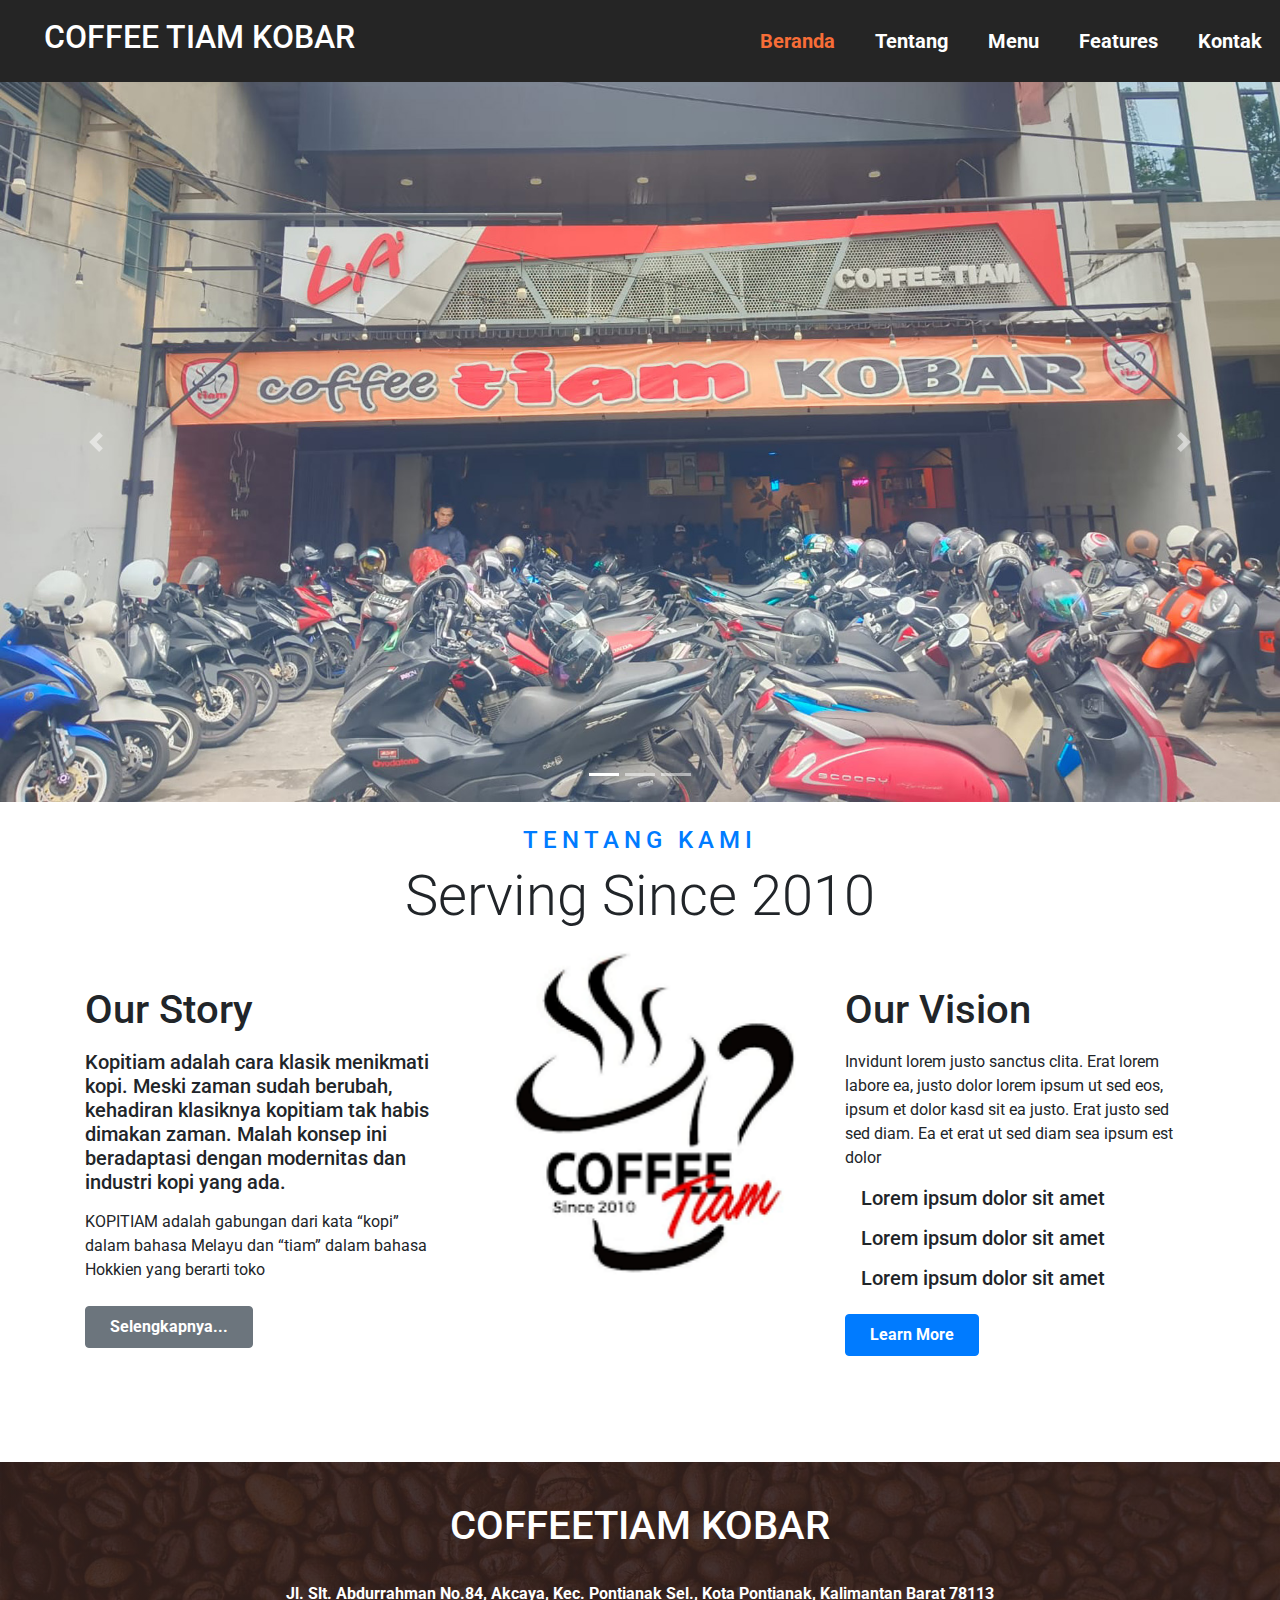
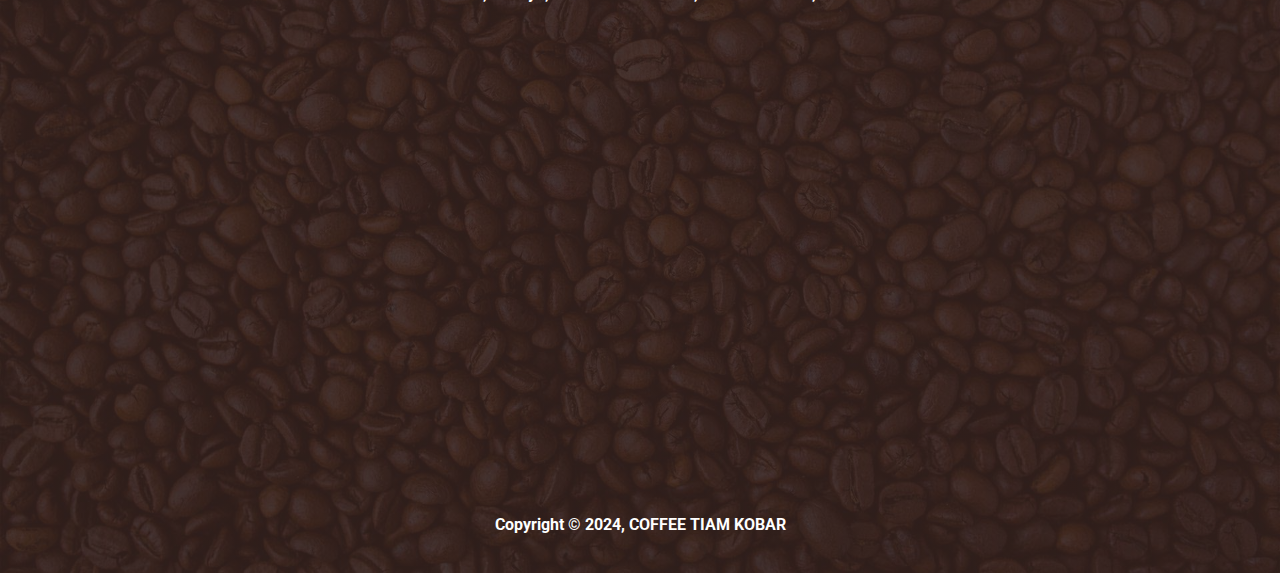
==== index.html @ 3402ce7d "123" ====
<!DOCTYPE html>
<html lang="en">
<head>
    <meta charset="UTF-8">
    <meta content="width=device-width, initial-scale=1" name="viewport">
    <title>KOPI TIAM KOBAR</title>
    <link rel="stylesheet" href="assets/css/style.css">
    <link rel="shortcut icon" href="assets/images/logo.png" type="image/x-icon"/>
    <link rel="apple-touch-icon" href="assets/images/logo.png">
    <link rel="stylesheet" href="https://cdn.jsdelivr.net/npm/bootstrap@4.0.0/dist/css/bootstrap.min.css" integrity="sha384-Gn5384xqQ1aoWXA+058RXPxPg6fy4IWvTNh0E263XmFcJlSAwiGgFAW/dAiS6JXm" crossorigin="anonymous">

</head>
</head>
<body>
<div class="bg-coffee-one">
    <nav class="nav" style="padding:10px;">
        <a href="/" class="nav-logo">
<!--            <img src="assets/images/logo.png" alt="logo"/>-->
            <h1 class="ml-4">COFFEE TIAM KOBAR</h1>
        </a>
        <div class="menu">
            <ul class="mt-3 ">
                <li><a href="index.html" class="active text-white">Beranda</a></li>
                <li><a href="about.html">Tentang</a></li>
                <li><a href="menus.html">Menu</a></li>
                <li><a href="features.html">Features</a></li>
                <li><a href="contact.html">Kontak</a></li>
            </ul>
        </div>
    </nav>
</div>
<section class="container-fluid bg-gradient p-0">
    <div id="sliderberanda" class="carousel slide" data-ride="carousel">
        <ol class="carousel-indicators">
            <li data-target="#sliderberanda" data-slide-to="0" class="active"></li>
            <li data-target="#sliderberanda" data-slide-to="1"></li>
            <li data-target="#sliderberanda" data-slide-to="2"></li>
        </ol>
        <div class="carousel-inner">
            <div class="carousel-item active">
                <img class="d-block w-100" src="assets/images/slider/1.jpg" alt="">
            </div>
            <div class="carousel-item">
                <img class="d-block w-100" src="assets/images/slider/2.jpg" alt="">
            </div>
            <div class="carousel-item">
                <img class="d-block w-100" src="assets/images/slider/3.jpg" alt="">
            </div>
        </div>
        <a class="carousel-control-prev" href="#sliderberanda" role="button" data-slide="prev">
            <span class="carousel-control-prev-icon" aria-hidden="true"></span>

        </a>
        <a class="carousel-control-next" href="#sliderberanda" role="button" data-slide="next">
            <span class="carousel-control-next-icon" aria-hidden="true"></span>

        </a>
    </div>

</section>
<section class="content mt-4 mb-4">
    <div class="container">
        <div class="text-center">
            <h4 class="text-primary text-uppercase" style="letter-spacing: 5px;">Tentang Kami</h4>
            <h1 class="display-4">Serving Since 2010</h1>
        </div>
        <div class="row">
            <div class="col-lg-4 py-0 py-lg-5">
                <h1 class="mb-3">Our Story</h1>
                <h5 class="mb-3">Kopitiam adalah cara klasik menikmati kopi. Meski zaman sudah berubah, kehadiran klasiknya kopitiam tak habis dimakan zaman. Malah konsep ini beradaptasi dengan modernitas dan industri kopi yang ada.</h5>
                <p>KOPITIAM adalah gabungan dari kata “kopi” dalam bahasa Melayu dan “tiam” dalam bahasa Hokkien yang berarti toko</p>
                <a href="about.html" class="btn btn-secondary font-weight-bold py-2 px-4 mt-2">Selengkapnya...</a>
            </div>
            <div class="col-lg-4 py-5 py-lg-0" style="min-height: 500px;">
                <div class="position-relative h-100">
                    <img class="position-absolute w-100 " src="assets/images/logo.png" style="object-fit: cover;">
                </div>
            </div>
            <div class="col-lg-4 py-0 py-lg-5">
                <h1 class="mb-3">Our Vision</h1>
                <p>Invidunt lorem justo sanctus clita. Erat lorem labore ea, justo dolor lorem ipsum ut sed eos, ipsum et dolor kasd sit ea justo. Erat justo sed sed diam. Ea et erat ut sed diam sea ipsum est dolor</p>
                <h5 class="mb-3"><i class="fa fa-check text-primary mr-3"></i>Lorem ipsum dolor sit amet</h5>
                <h5 class="mb-3"><i class="fa fa-check text-primary mr-3"></i>Lorem ipsum dolor sit amet</h5>
                <h5 class="mb-3"><i class="fa fa-check text-primary mr-3"></i>Lorem ipsum dolor sit amet</h5>
                <a href="about.html" class="btn btn-primary font-weight-bold py-2 px-4 mt-2">Learn More</a>
            </div>
        </div>
    </div>
</section>
<section class="footer overlay-top">
    <div class="store">
        <h1>COFFEETIAM KOBAR</h1><br>
        Jl. Slt. Abdurrahman No.84, Akcaya, Kec. Pontianak Sel., Kota Pontianak, Kalimantan Barat 78113<br>
        <iframe src="https://www.google.com/maps/embed?pb=!1m18!1m12!1m3!1d3989.8173978938776!2d109.32907929999999!3d-0.0389612!2m3!1f0!2f0!3f0!3m2!1i1024!2i768!4f13.1!3m3!1m2!1s0x2e1d5988bf056fbd%3A0x5d810fe77f24fbe7!2sCOFFEETIAM%20KOBAR!5e0!3m2!1sid!2sid!4v1735276310021!5m2!1sid!2sid" width="600" height="450" style="border:0;margin-top:20px;" allowfullscreen="" loading="lazy" referrerpolicy="no-referrer-when-downgrade"></iframe>

    </div>
    <div class="copyright">
        Copyright &copy; 2024, COFFEE TIAM KOBAR
    </div>
</section>
</body>
<script src="https://code.jquery.com/jquery-3.2.1.slim.min.js" integrity="sha384-KJ3o2DKtIkvYIK3UENzmM7KCkRr/rE9/Qpg6aAZGJwFDMVNA/GpGFF93hXpG5KkN" crossorigin="anonymous"></script>
<script src="https://cdn.jsdelivr.net/npm/popper.js@1.12.9/dist/umd/popper.min.js" integrity="sha384-ApNbgh9B+Y1QKtv3Rn7W3mgPxhU9K/ScQsAP7hUibX39j7fakFPskvXusvfa0b4Q" crossorigin="anonymous"></script>
<script src="https://cdn.jsdelivr.net/npm/bootstrap@4.0.0/dist/js/bootstrap.min.js" integrity="sha384-JZR6Spejh4U02d8jOt6vLEHfe/JQGiRRSQQxSfFWpi1MquVdAyjUar5+76PVCmYl" crossorigin="anonymous"></script>
<script src="assets/js/scripts.js"></script>
</html>
---- assets/css/style.css ----
@import url('https://fonts.googleapis.com/css2?family=Montserrat:ital,wght@0,100..900;1,100..900&family=Roboto:ital,wght@0,100;0,300;0,400;0,500;0,700;0,900;1,100;1,300;1,400;1,500;1,700;1,900&family=Sour+Gummy:ital,wght@0,100..900;1,100..900&display=swap');

* {
    box-sizing: border-box;
    -webkit-font-smoothing: antialiased;
    -moz-osx-font-smoothing: grayscale;
}

html {
    margin: 0;
    padding: 0;
}

body {
    padding: 0;
    margin: 0;
    font-family: "Montserrat", sans-serif;
    background-color: #FFFBF2;
    /* background: url('https://www.free-css.com/assets/files/free-css-templates/preview/page281/koppee/assets/img/bg.jpg') repeat;  */
}

.navbar {
    position: absolute;
    z-index: 9;
    width: 100%;
    padding-right: 15px;
    padding-left: 15px;
    margin-right: auto;
    margin-left: auto;
    padding: 0;
    height: 100px;
    box-shadow: rgba(50, 50, 93, 0.25) 0px 2px 5px -1px, rgba(0, 0, 0, 0.3) 0px 1px 3px -1px;
    background: url('../../assets/images/4.png') repeat;
    color: #3f3f3f;
    font-family: "Roboto", sans-serif;
}

.nav {
    position: relative;
    flex-basis: auto;
    display: flex;
    flex-grow: 1;
    flex-wrap: wrap;
    align-items: center;
    justify-content: space-between;
    padding: 2px 10px;
    max-height: 85px;
}

.nav-logo {
    font-size: 3.5rem;
    font-weight: 300;
    line-height: 1.2;
    text-decoration: none;
    color: #fff;
    margin-left: 10px;
}

.nav-logo h1 {
    color: #fff;
    font-size: 2rem;
}

.nav-logo img {
    max-height: 85px;
    display: inline-block;
    padding-top: .3125rem;
    padding-bottom: .3125rem;
    margin-right: 1rem;
    font-size: 1.25rem;
    line-height: inherit;
    white-space: nowrap;

}


.nav ul {
    list-style: none;
    display: flex;
}

.nav ul li {
    margin-left: 1.5rem;
}

.nav ul li a {
    text-decoration: none;
    color: #fff;
    font-size: 95%;
    font-weight: 400;
    padding: 4px 8px;
    border-radius: 5px;
    font-size: 20px;
    font-weight: bold;
    text-transform: capitalize;
}

.nav ul li a:hover,
.nav ul li a.active {
    color: #f76d37 !important;
    text-decoration: none;
}

.gambar-home {
    max-width: 100%;
}

.hamburger {
    display: none;
    cursor: pointer;
}


.container-fluid {
    width: 100%;
    padding-right: 0px;
    padding-left: 0px;
    margin-right: auto;
    margin-left: auto;
    /* background: url('https://www.free-css.com/assets/files/free-css-templates/preview/page281/koppee/assets/img/bg.jpg') repeat; */
}

.overlay-bottom::after {
    bottom: -5px;
    background: url(/assets/images/overlay-bottom.png);
    position: absolute;
    content: "";
    width: 100%;
    height: 15px;
    left: 0;
    z-index: 1;
}

.footer {
    background: linear-gradient(rgba(51, 33, 29, 0.9), rgba(51, 33, 29, 0.9)), url(../../assets/images/bg.jpg);
    background-position: top;
    background-repeat: no-repeat;
    background-size: cover;
    color: #fff;
    text-align: center;
    padding: 10px;
}

.footer .store {
    margin-top: 30px;
    font-weight: bold;
}

.footer .copyright {
    height: 80px;
    padding: 30px;
    text-align: center;
    font-weight: bold;
    border-color: rgba(256, 256, 256, .1) !important;
}

@media (min-width: 576px) {
    .container {
        max-width: 540px
    }
}

@media (min-width: 768px) {
    .container {
        max-width: 720px
    }
}

@media (min-width: 992px) {

    .container {
        max-width: 960px
    }
}

@media (min-width: 1200px) {
    .container {
        max-width: 1140px
    }
}

.bg-coffee-one {
    background: #252525;
}

.bg-coffee {
    background: #6F4E37;
}
.bg-gambar {
background: linear-gradient(rgba(51, 33, 29, 0.9), rgba(51, 33, 29, 0.9));
}
.slider {
    max-width: 100%;;
}
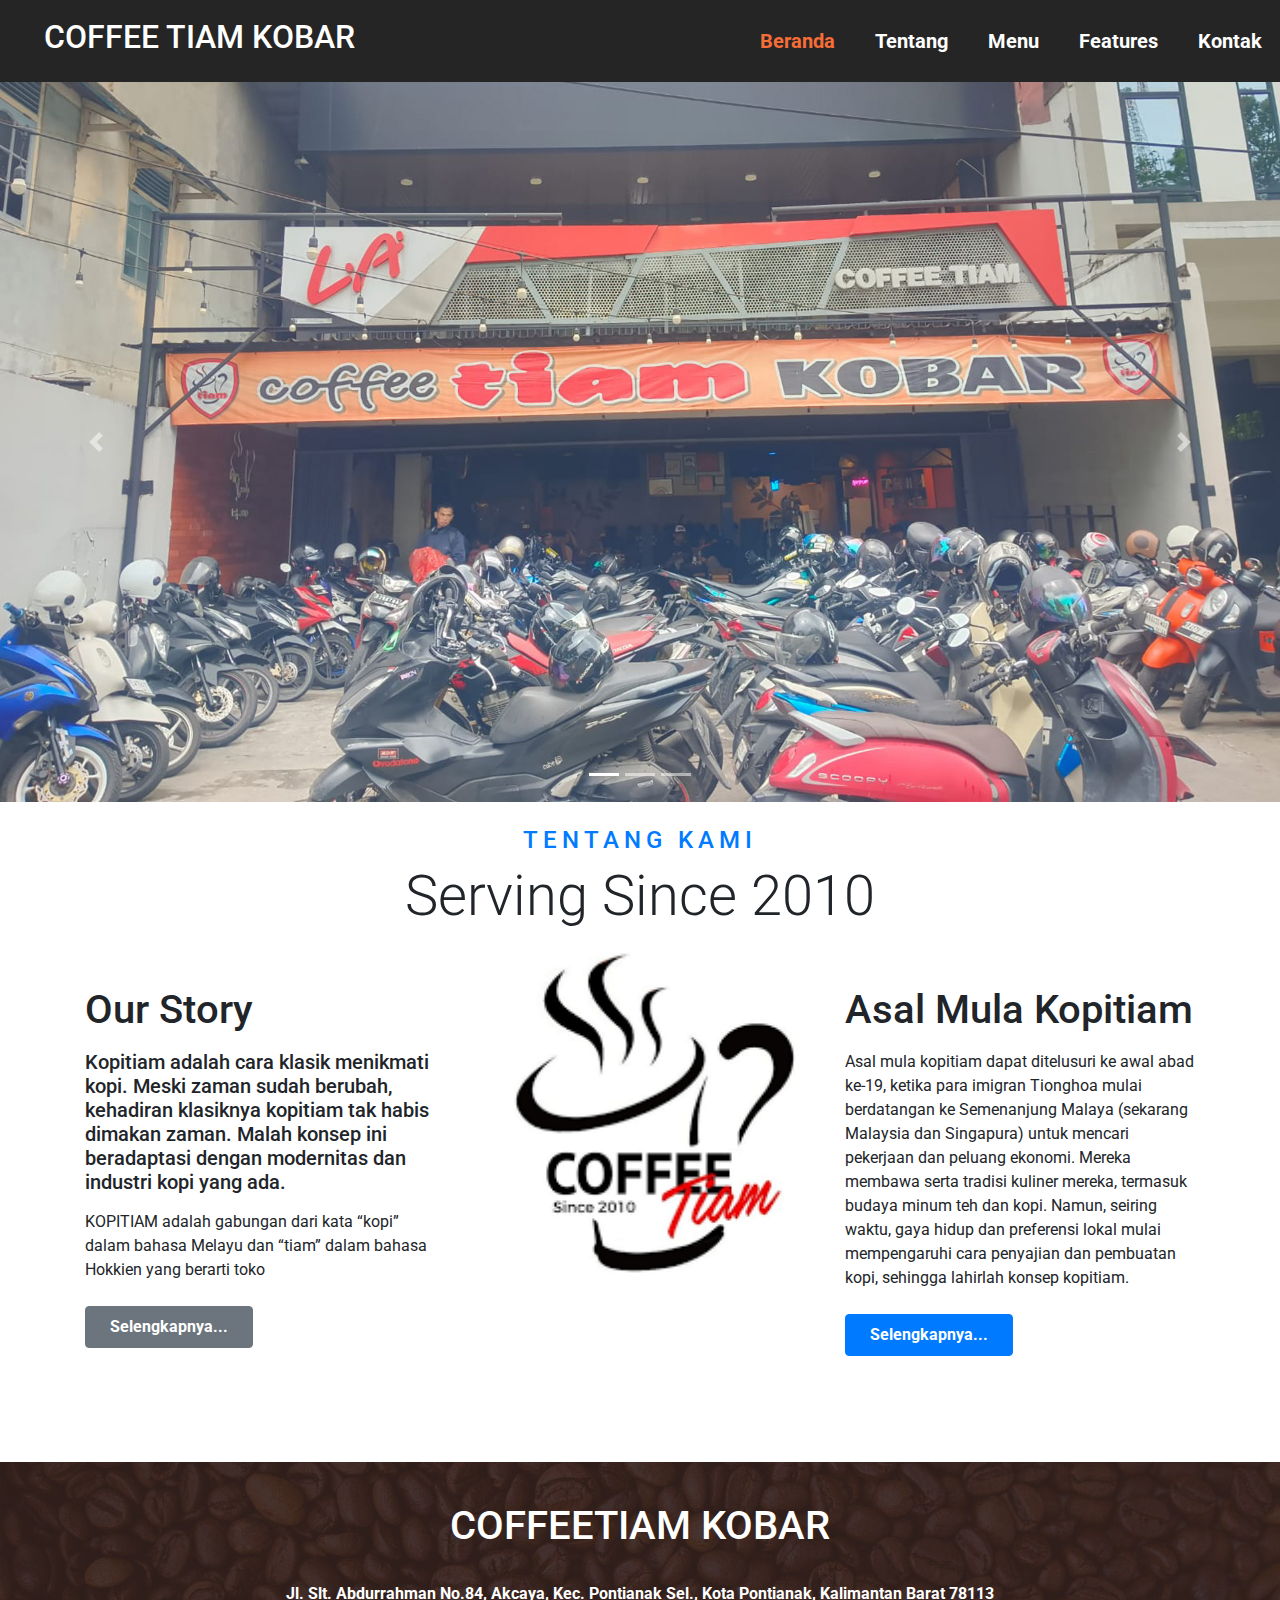
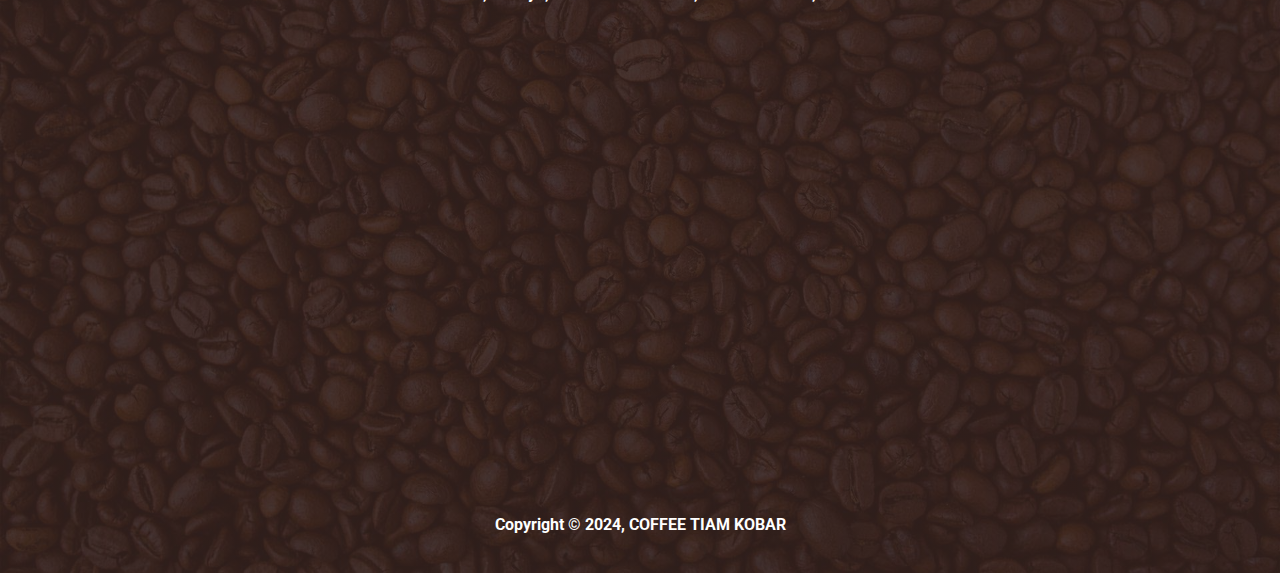
==== commit 94e517a9: "header" ====
--- a/index.html
+++ b/index.html
@@ -77,12 +77,9 @@
                 </div>
             </div>
             <div class="col-lg-4 py-0 py-lg-5">
-                <h1 class="mb-3">Our Vision</h1>
-                <p>Invidunt lorem justo sanctus clita. Erat lorem labore ea, justo dolor lorem ipsum ut sed eos, ipsum et dolor kasd sit ea justo. Erat justo sed sed diam. Ea et erat ut sed diam sea ipsum est dolor</p>
-                <h5 class="mb-3"><i class="fa fa-check text-primary mr-3"></i>Lorem ipsum dolor sit amet</h5>
-                <h5 class="mb-3"><i class="fa fa-check text-primary mr-3"></i>Lorem ipsum dolor sit amet</h5>
-                <h5 class="mb-3"><i class="fa fa-check text-primary mr-3"></i>Lorem ipsum dolor sit amet</h5>
-                <a href="about.html" class="btn btn-primary font-weight-bold py-2 px-4 mt-2">Learn More</a>
+                <h1 class="mb-3">Asal Mula Kopitiam</h1>
+                <p>Asal mula kopitiam dapat ditelusuri ke awal abad ke-19, ketika para imigran Tionghoa mulai berdatangan ke Semenanjung Malaya (sekarang Malaysia dan Singapura) untuk mencari pekerjaan dan peluang ekonomi. Mereka membawa serta tradisi kuliner mereka, termasuk budaya minum teh dan kopi. Namun, seiring waktu, gaya hidup dan preferensi lokal mulai mempengaruhi cara penyajian dan pembuatan kopi, sehingga lahirlah konsep kopitiam.</p>
+                <a href="about.html" class="btn btn-primary font-weight-bold py-2 px-4 mt-2">Selengkapnya...</a>
             </div>
         </div>
     </div>
--- a/assets/css/style.css
+++ b/assets/css/style.css
@@ -167,7 +167,6 @@
 }
 
 @media (min-width: 992px) {
-
     .container {
         max-width: 960px
     }
@@ -187,7 +186,14 @@
     background: #6F4E37;
 }
 .bg-gambar {
-background: linear-gradient(rgba(51, 33, 29, 0.9), rgba(51, 33, 29, 0.9));
+/*background: linear-gradient(rgba(51, 33, 29, 0.9), rgba(51, 33, 29, 0.9));*/
+    background: linear-gradient(rgba(51, 33, 29, 0.9), rgba(51, 33, 29, 0.9)), url(../../assets/images/bg.jpg);
+    background-position: top;
+    background-repeat: no-repeat;
+    background-size: cover;
+    color: #fff;
+    text-align: center;
+    padding: 10px;
 }
 .slider {
     max-width: 100%;;
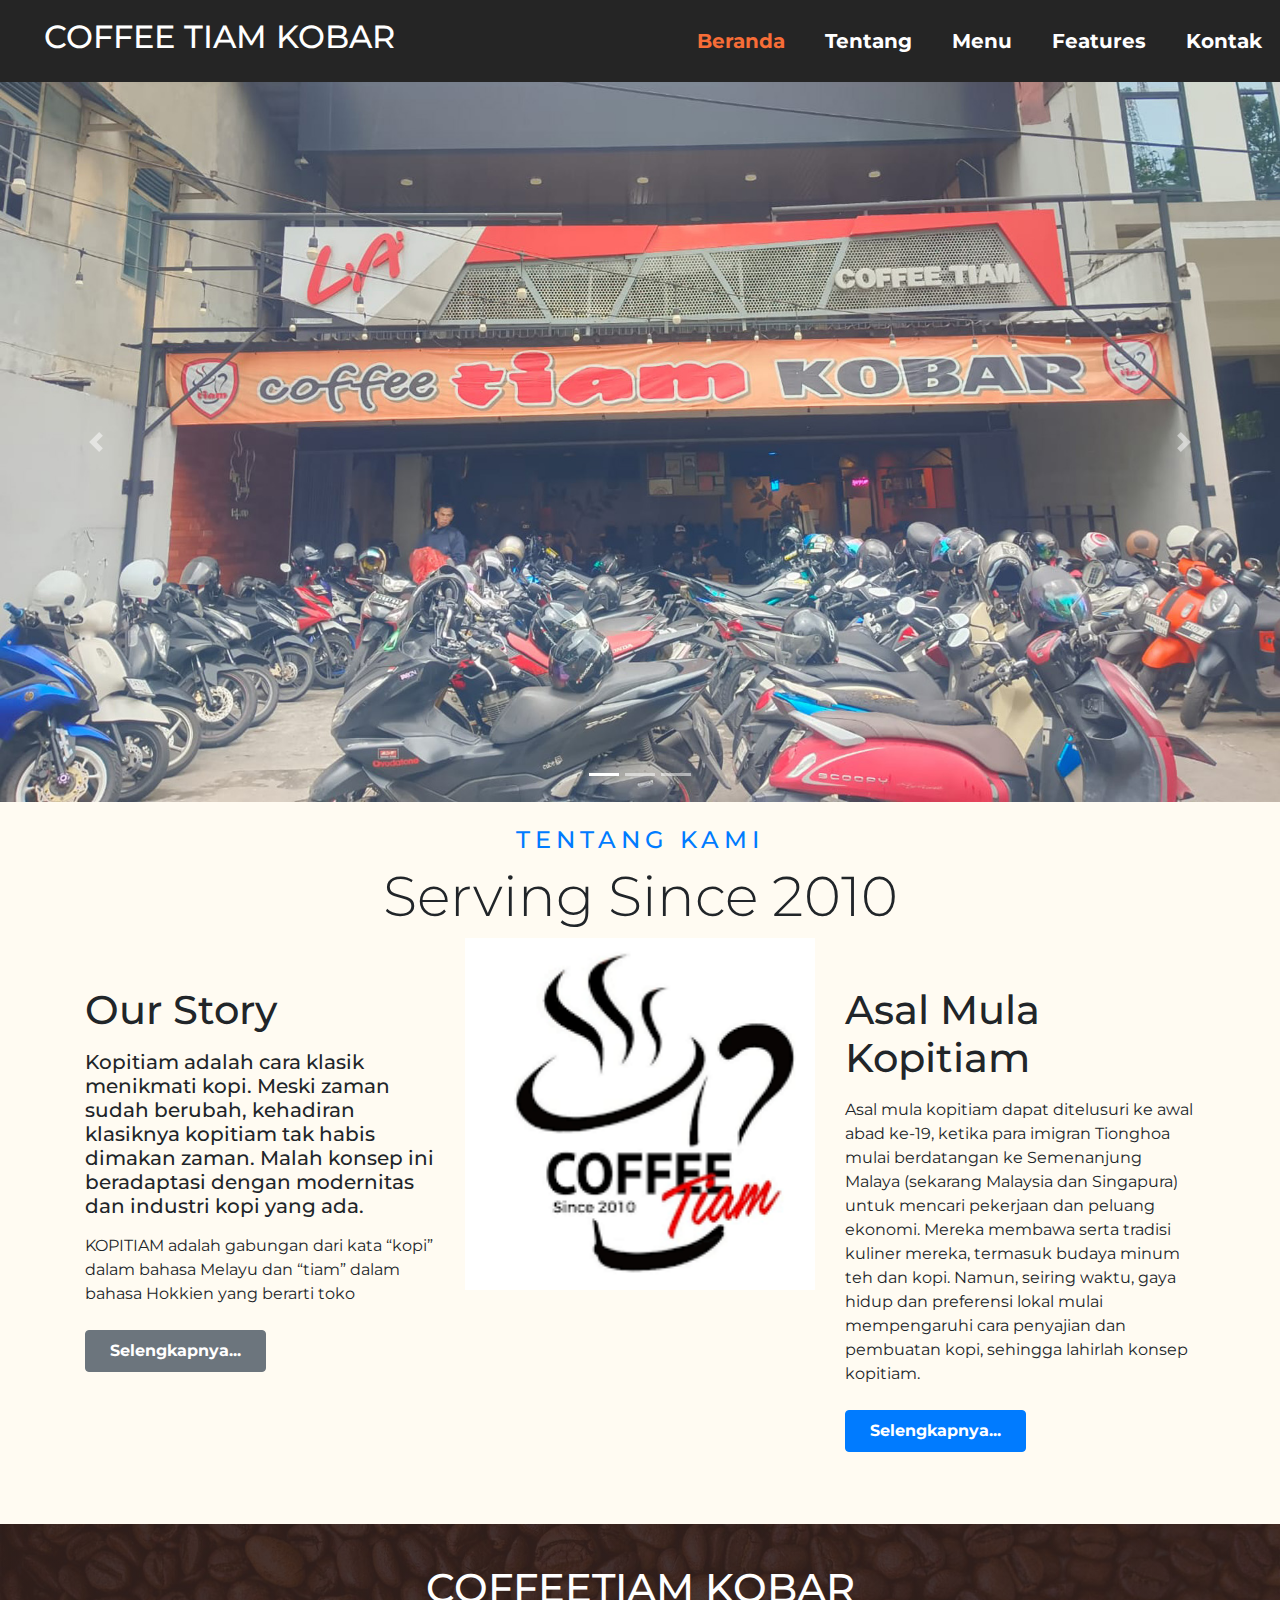
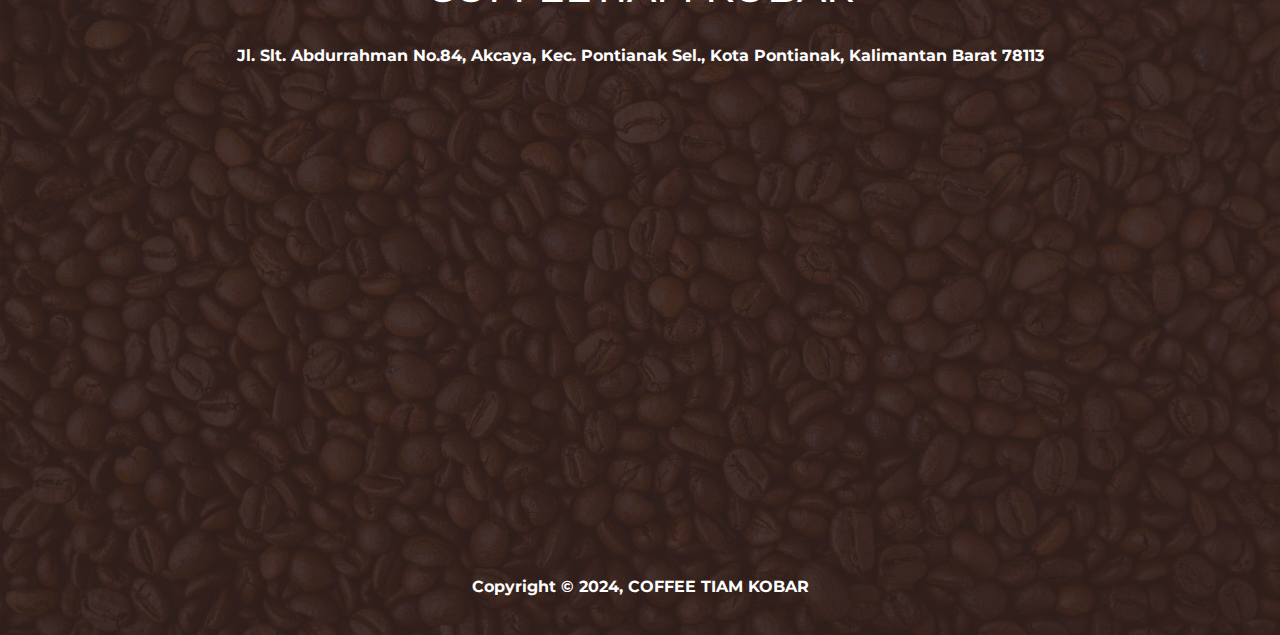
==== commit 68744583: "update css" ====
--- a/index.html
+++ b/index.html
@@ -4,11 +4,12 @@
     <meta charset="UTF-8">
     <meta content="width=device-width, initial-scale=1" name="viewport">
     <title>KOPI TIAM KOBAR</title>
-    <link rel="stylesheet" href="assets/css/style.css">
+
     <link rel="shortcut icon" href="assets/images/logo.png" type="image/x-icon"/>
     <link rel="apple-touch-icon" href="assets/images/logo.png">
     <link rel="stylesheet" href="https://cdn.jsdelivr.net/npm/bootstrap@4.0.0/dist/css/bootstrap.min.css" integrity="sha384-Gn5384xqQ1aoWXA+058RXPxPg6fy4IWvTNh0E263XmFcJlSAwiGgFAW/dAiS6JXm" crossorigin="anonymous">
-
+    <link href="https://cdnjs.cloudflare.com/ajax/libs/font-awesome/5.10.0/css/all.min.css" rel="stylesheet">
+    <link rel="stylesheet" href="assets/css/style.css">
 </head>
 </head>
 <body>
--- a/assets/css/style.css
+++ b/assets/css/style.css
@@ -197,4 +197,21 @@
 }
 .slider {
     max-width: 100%;;
+}
+
+.section-title {
+    position: relative;
+    padding: 115px 0 35px 0;
+    text-align:center
+}
+
+.section-title::after {
+    position: absolute;
+    content: "";
+    width: 2px;
+    height: 100px;
+    top: 0;
+    left: 50%;
+    margin-left: 1px;
+    background:#DA9F5B
 }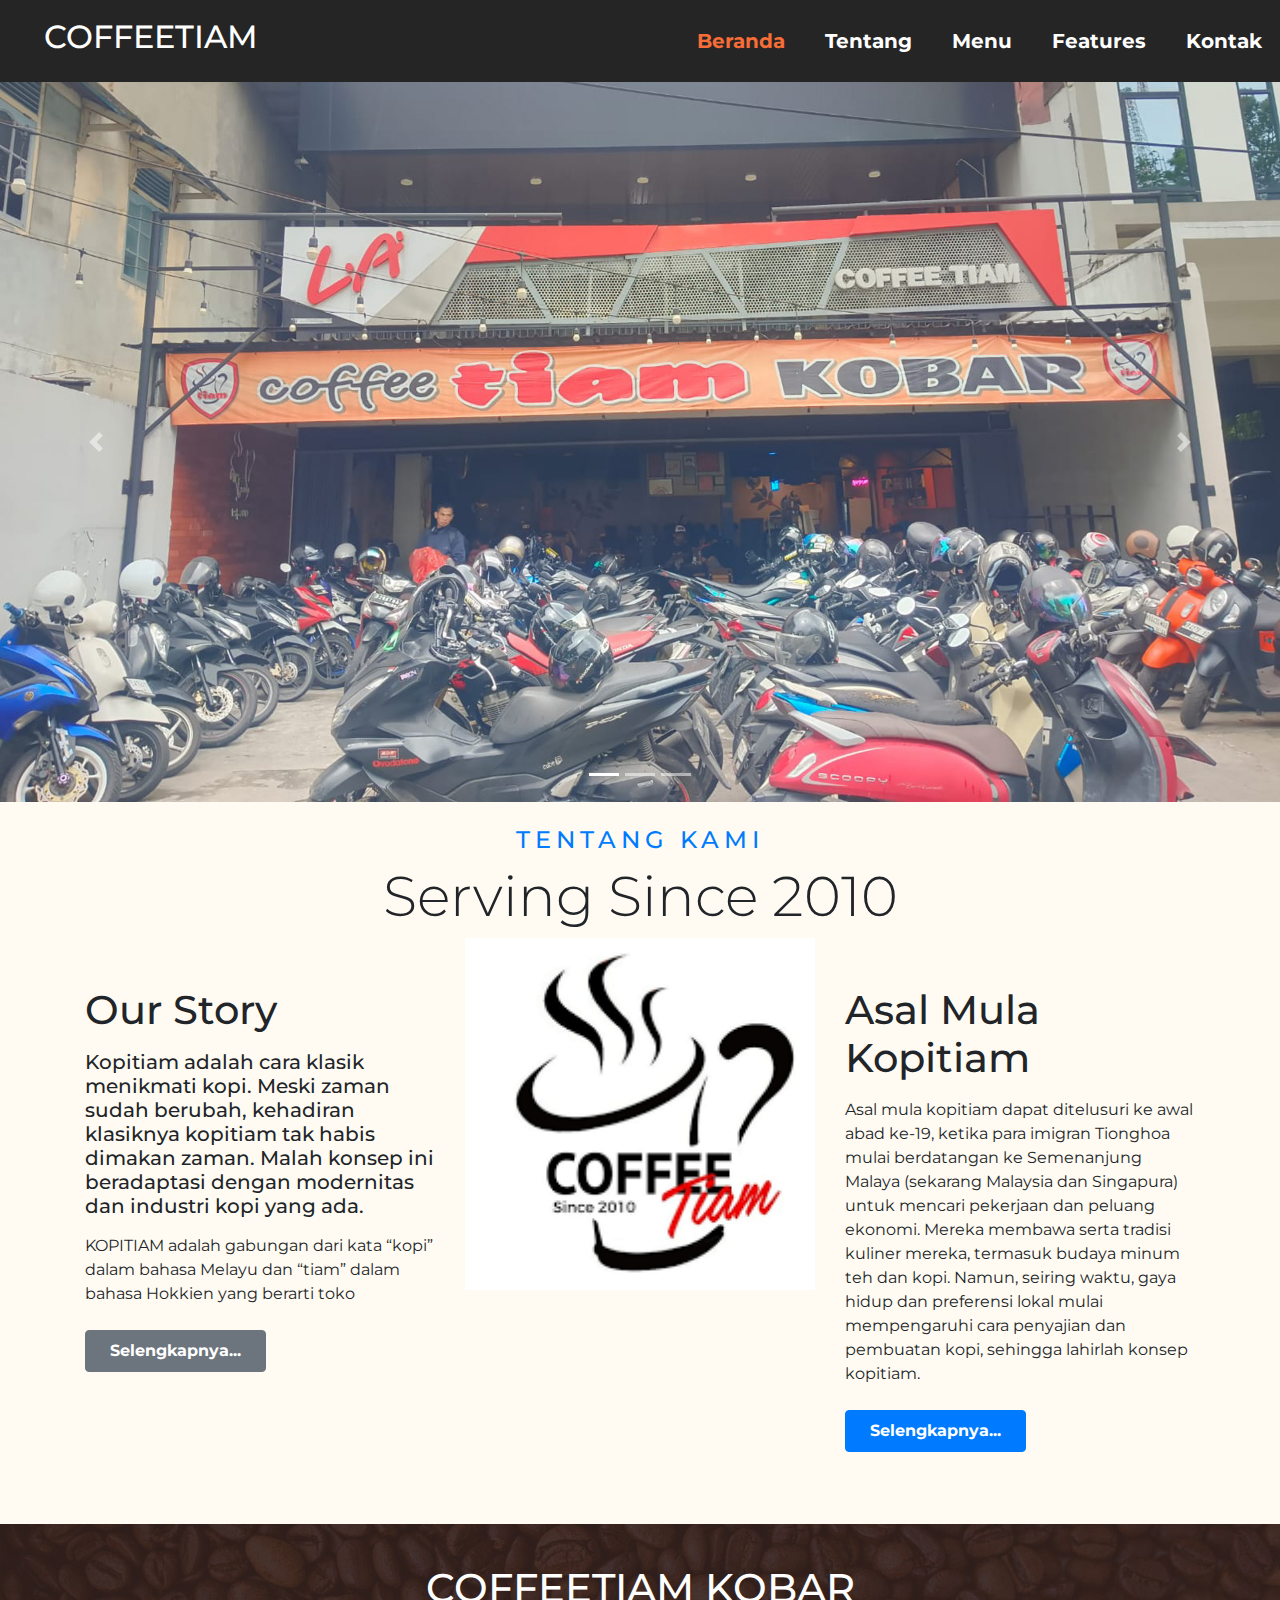
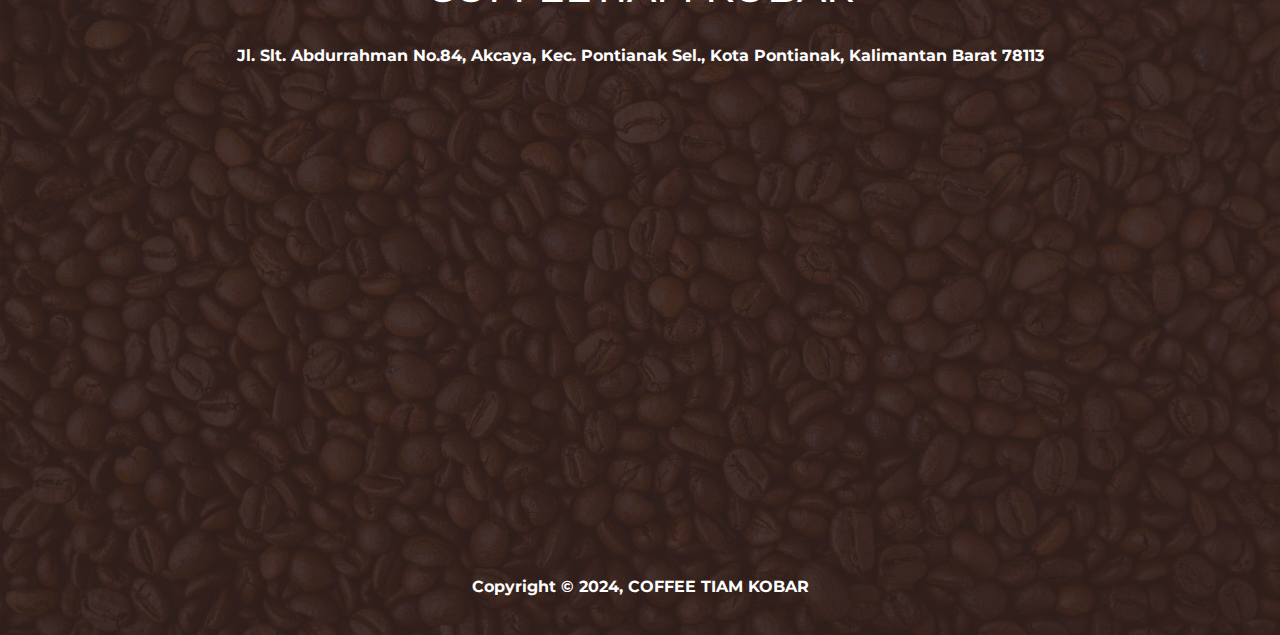
==== commit 7394038c: "UPDATE NAMA" ====
--- a/index.html
+++ b/index.html
@@ -17,7 +17,7 @@
     <nav class="nav" style="padding:10px;">
         <a href="/" class="nav-logo">
 <!--            <img src="assets/images/logo.png" alt="logo"/>-->
-            <h1 class="ml-4">COFFEE TIAM KOBAR</h1>
+            <h1 class="ml-4">COFFEETIAM</h1>
         </a>
         <div class="menu">
             <ul class="mt-3 ">
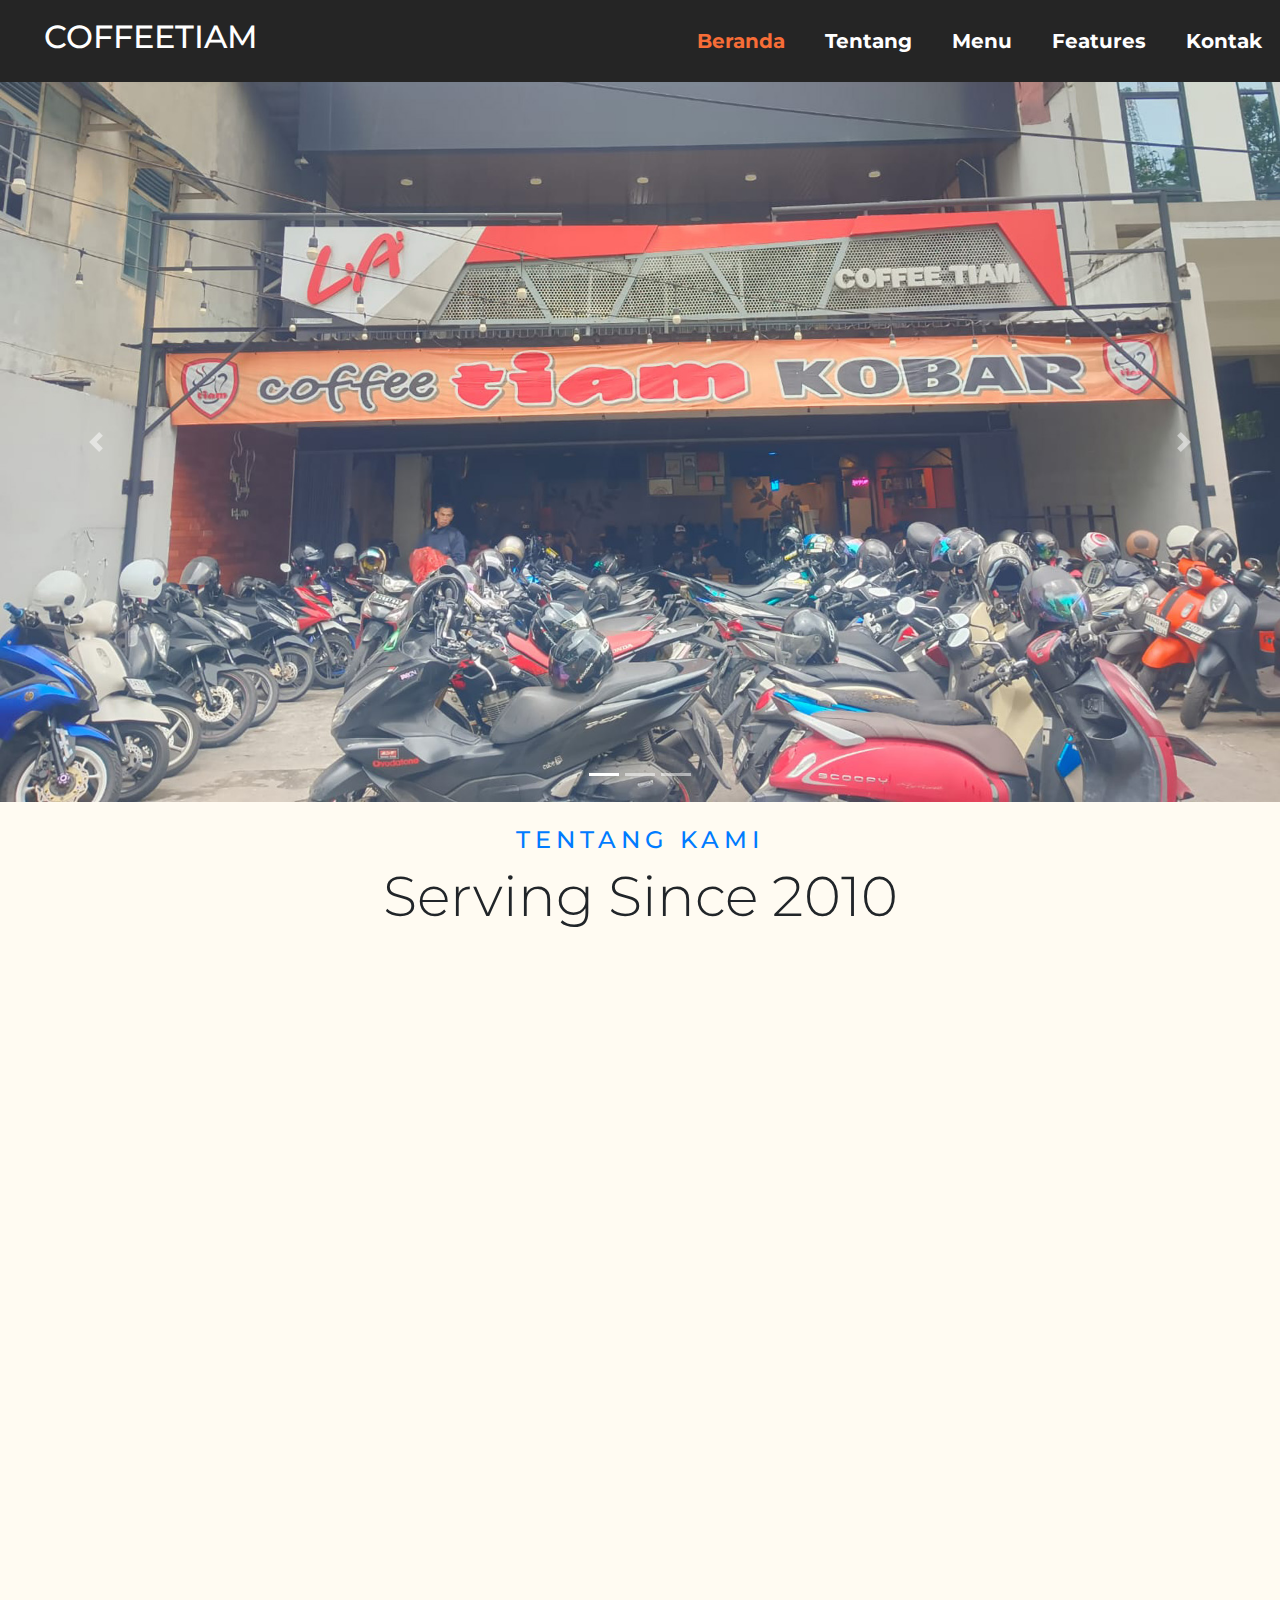
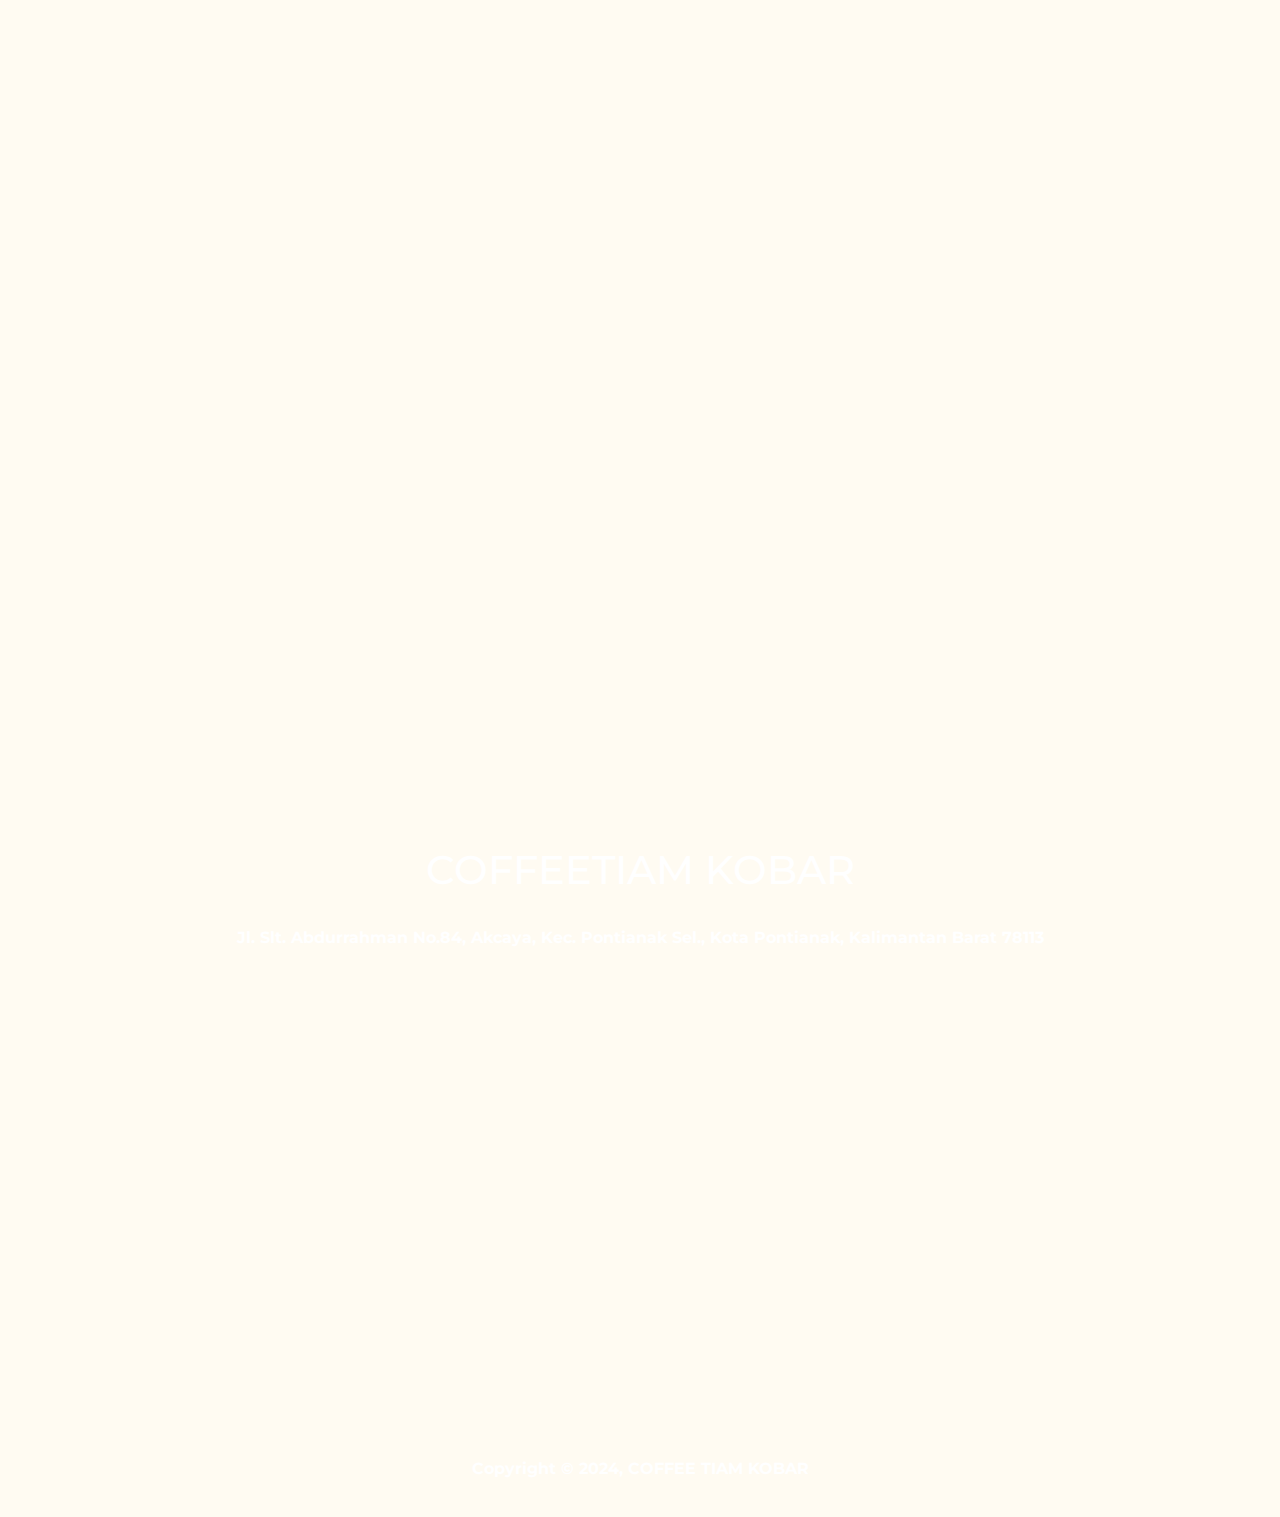
==== commit bb9c2df5: "update animation" ====
--- a/index.html
+++ b/index.html
@@ -3,12 +3,13 @@
 <head>
     <meta charset="UTF-8">
     <meta content="width=device-width, initial-scale=1" name="viewport">
-    <title>KOPI TIAM KOBAR</title>
+    <title>COFFEETIAM</title>
 
     <link rel="shortcut icon" href="assets/images/logo.png" type="image/x-icon"/>
     <link rel="apple-touch-icon" href="assets/images/logo.png">
     <link rel="stylesheet" href="https://cdn.jsdelivr.net/npm/bootstrap@4.0.0/dist/css/bootstrap.min.css" integrity="sha384-Gn5384xqQ1aoWXA+058RXPxPg6fy4IWvTNh0E263XmFcJlSAwiGgFAW/dAiS6JXm" crossorigin="anonymous">
     <link href="https://cdnjs.cloudflare.com/ajax/libs/font-awesome/5.10.0/css/all.min.css" rel="stylesheet">
+    <link rel="stylesheet" href="https://unpkg.com/aos@next/dist/aos.css" />
     <link rel="stylesheet" href="assets/css/style.css">
 </head>
 </head>
@@ -66,23 +67,59 @@
             <h1 class="display-4">Serving Since 2010</h1>
         </div>
         <div class="row">
-            <div class="col-lg-4 py-0 py-lg-5">
+            <div class="col-lg-4 py-0 py-lg-5" data-aos="fade-right" data-aos-delay="50"
+                 data-aos-duration="1000">
                 <h1 class="mb-3">Our Story</h1>
                 <h5 class="mb-3">Kopitiam adalah cara klasik menikmati kopi. Meski zaman sudah berubah, kehadiran klasiknya kopitiam tak habis dimakan zaman. Malah konsep ini beradaptasi dengan modernitas dan industri kopi yang ada.</h5>
                 <p>KOPITIAM adalah gabungan dari kata “kopi” dalam bahasa Melayu dan “tiam” dalam bahasa Hokkien yang berarti toko</p>
                 <a href="about.html" class="btn btn-secondary font-weight-bold py-2 px-4 mt-2">Selengkapnya...</a>
             </div>
-            <div class="col-lg-4 py-5 py-lg-0" style="min-height: 500px;">
+            <div class="col-lg-4 py-5 py-lg-0" style="min-height: 500px;" data-aos="fade-down" data-aos-delay="50"
+                 data-aos-duration="1000">
                 <div class="position-relative h-100">
                     <img class="position-absolute w-100 " src="assets/images/logo.png" style="object-fit: cover;">
                 </div>
             </div>
-            <div class="col-lg-4 py-0 py-lg-5">
+            <div class="col-lg-4 py-0 py-lg-5" data-aos="fade-left" data-aos-delay="50"
+                 data-aos-duration="1000">
                 <h1 class="mb-3">Asal Mula Kopitiam</h1>
                 <p>Asal mula kopitiam dapat ditelusuri ke awal abad ke-19, ketika para imigran Tionghoa mulai berdatangan ke Semenanjung Malaya (sekarang Malaysia dan Singapura) untuk mencari pekerjaan dan peluang ekonomi. Mereka membawa serta tradisi kuliner mereka, termasuk budaya minum teh dan kopi. Namun, seiring waktu, gaya hidup dan preferensi lokal mulai mempengaruhi cara penyajian dan pembuatan kopi, sehingga lahirlah konsep kopitiam.</p>
                 <a href="about.html" class="btn btn-primary font-weight-bold py-2 px-4 mt-2">Selengkapnya...</a>
             </div>
         </div>
+    </div>
+</section>
+<section>
+    <div class="container mb-5"><div class="row row-cols-1 row-cols-sm-2 row-cols-md-3 g-3">
+        <div class="col">
+            <div class="card shadow-sm" data-aos="flip-left"  data-aos-delay="50" data-aos-duration="1000">
+                <img style="width:100%; hight:auto;" src="assets/images/slider/1.jpeg" alt="">
+                <div class="card-body">
+                    Kobar
+                </div>
+            </div>
+        </div>
+        <div class="col">
+            <div class="card shadow-sm" data-aos="flip-left"  data-aos-delay="50" data-aos-duration="1000">
+                <img style="width:100%; hight:auto;" src="assets/images/slider/1.jpeg" alt="">
+                <div class="card-body">
+                    Kobar
+                </div>
+            </div>
+        </div>
+        <div class="col">
+            <div class="card shadow-sm " data-aos="flip-left" data-aos-delay="50" data-aos-duration="1000">
+                <img style="width:100%; hight:auto;" src="assets/images/slider/1.jpeg" alt="">
+                <div class="card-body">
+                    Kobar
+                </div>
+            </div>
+        </div>
+    </div></div>
+</section>
+<section>
+    <div class="container">
+        <iframe width="100%" height="500" src="https://www.youtube.com/embed/f1LBYk64qI8?si=-MtT_5uw_kypuAu6&autoplay=1" title="YouTube video player" frameborder="0" allow="accelerometer; autoplay; clipboard-write; encrypted-media; gyroscope; picture-in-picture; web-share" referrerpolicy="strict-origin-when-cross-origin" allowfullscreen></iframe>
     </div>
 </section>
 <section class="footer overlay-top">
@@ -96,9 +133,11 @@
         Copyright &copy; 2024, COFFEE TIAM KOBAR
     </div>
 </section>
-</body>
 <script src="https://code.jquery.com/jquery-3.2.1.slim.min.js" integrity="sha384-KJ3o2DKtIkvYIK3UENzmM7KCkRr/rE9/Qpg6aAZGJwFDMVNA/GpGFF93hXpG5KkN" crossorigin="anonymous"></script>
 <script src="https://cdn.jsdelivr.net/npm/popper.js@1.12.9/dist/umd/popper.min.js" integrity="sha384-ApNbgh9B+Y1QKtv3Rn7W3mgPxhU9K/ScQsAP7hUibX39j7fakFPskvXusvfa0b4Q" crossorigin="anonymous"></script>
 <script src="https://cdn.jsdelivr.net/npm/bootstrap@4.0.0/dist/js/bootstrap.min.js" integrity="sha384-JZR6Spejh4U02d8jOt6vLEHfe/JQGiRRSQQxSfFWpi1MquVdAyjUar5+76PVCmYl" crossorigin="anonymous"></script>
+<script src="https://unpkg.com/aos@next/dist/aos.js"></script>
 <script src="assets/js/scripts.js"></script>
+</body>
+
 </html>--- a/assets/css/style.css
+++ b/assets/css/style.css
@@ -139,6 +139,7 @@
     color: #fff;
     text-align: center;
     padding: 10px;
+    background-attachment: fixed;
 }
 
 .footer .store {
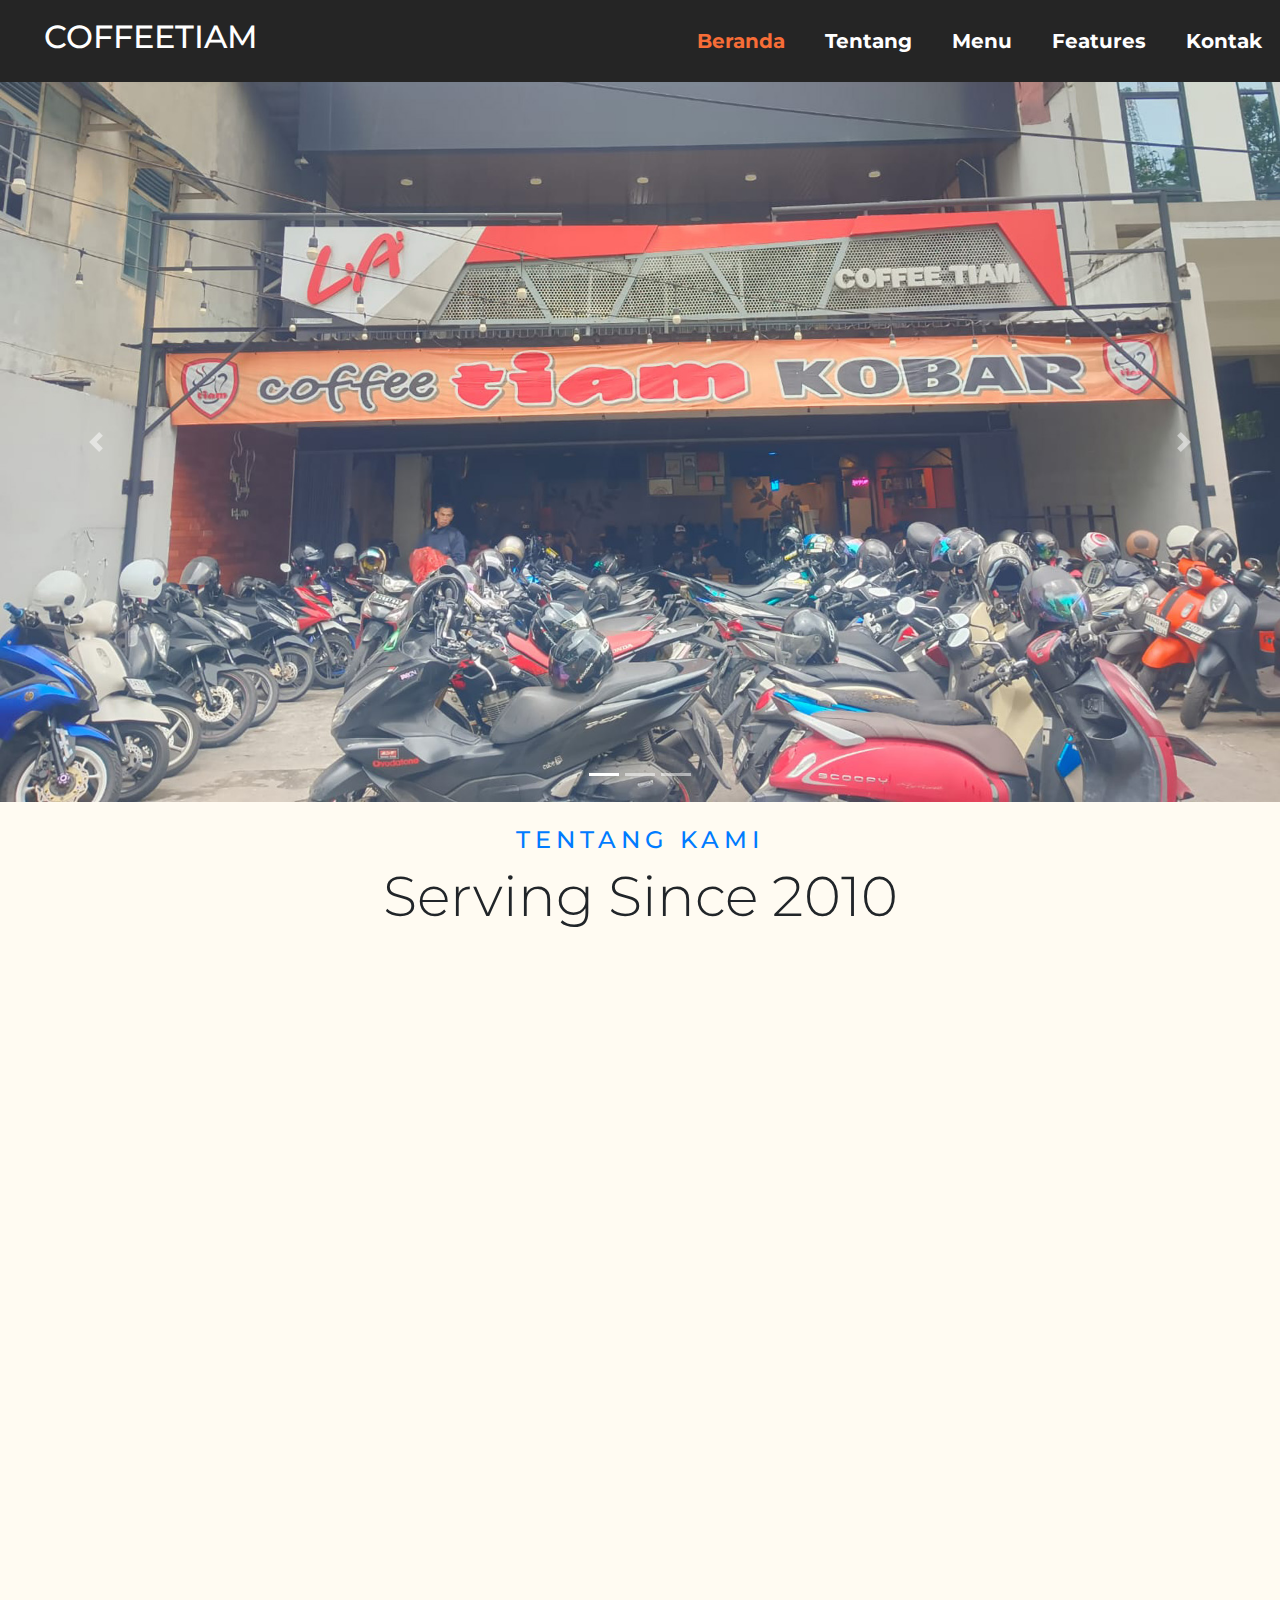
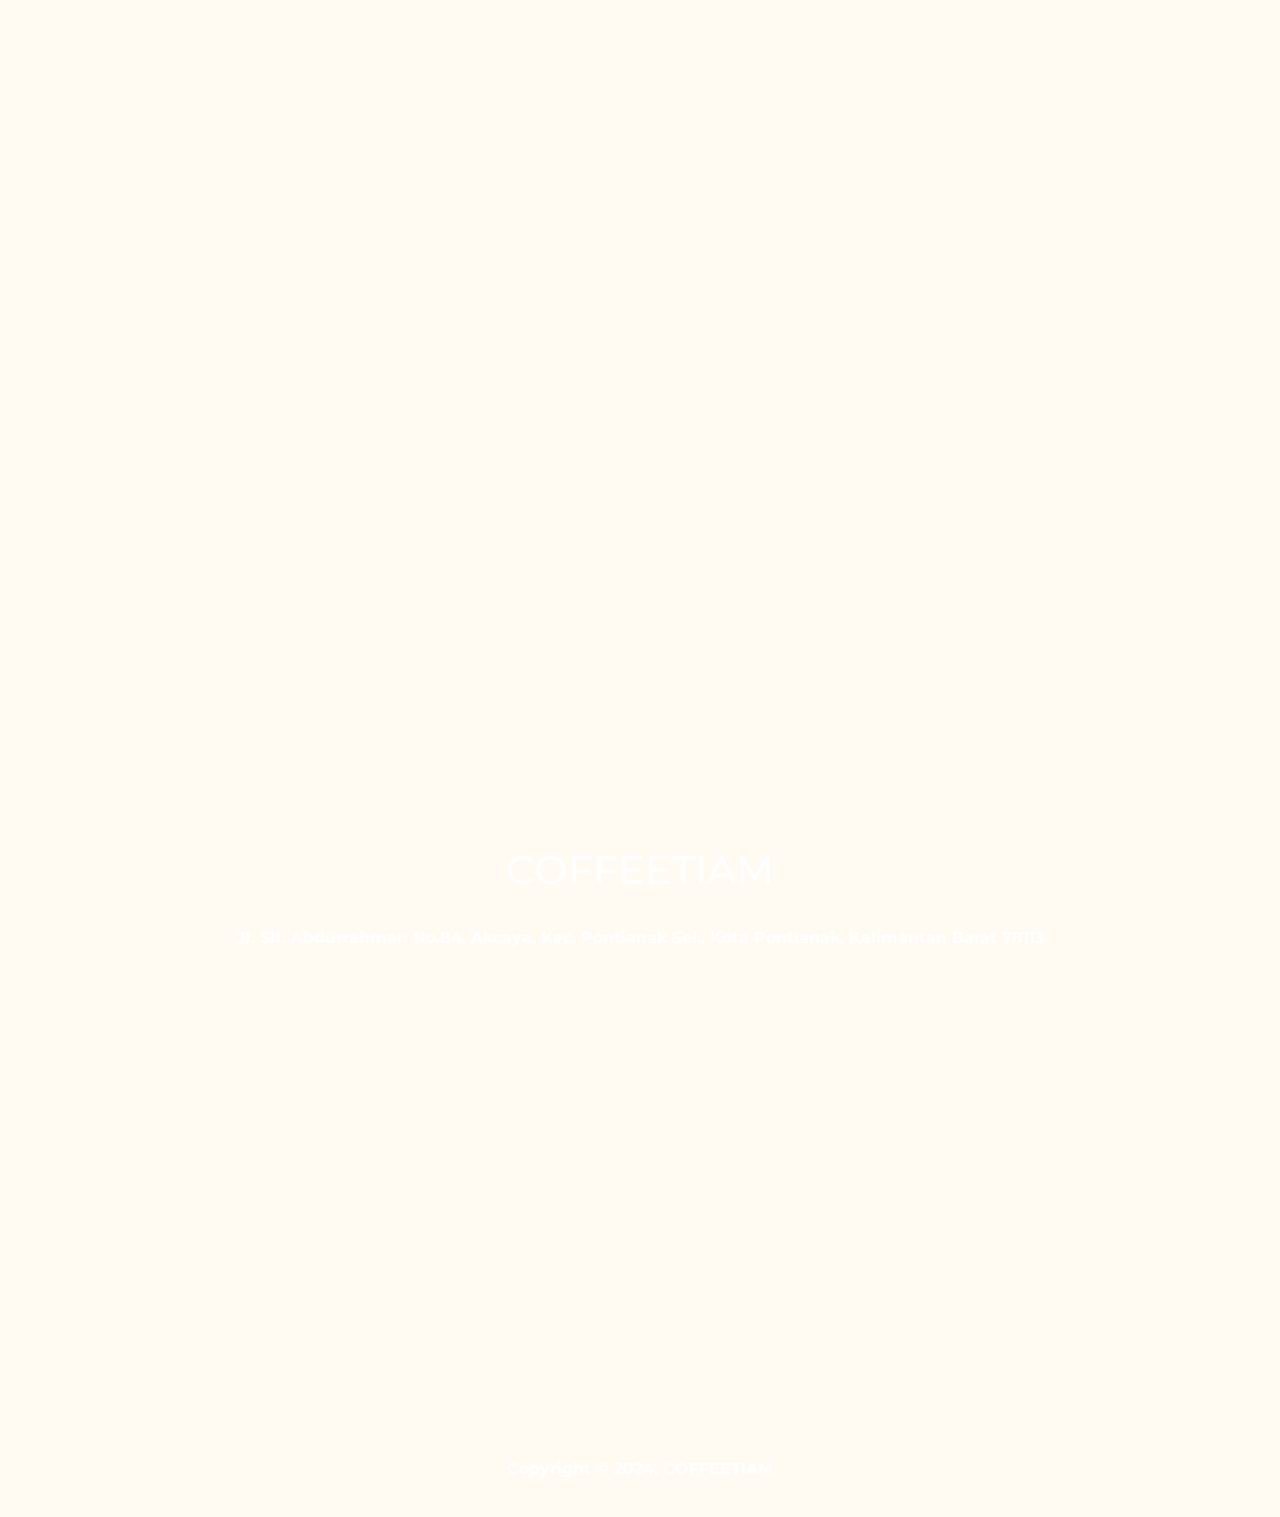
==== commit da0cbef4: "update nama" ====
--- a/index.html
+++ b/index.html
@@ -124,13 +124,25 @@
 </section>
 <section class="footer overlay-top">
     <div class="store">
-        <h1>COFFEETIAM KOBAR</h1><br>
+        <h1>COFFEETIAM</h1><br>
         Jl. Slt. Abdurrahman No.84, Akcaya, Kec. Pontianak Sel., Kota Pontianak, Kalimantan Barat 78113<br>
         <iframe src="https://www.google.com/maps/embed?pb=!1m18!1m12!1m3!1d3989.8173978938776!2d109.32907929999999!3d-0.0389612!2m3!1f0!2f0!3f0!3m2!1i1024!2i768!4f13.1!3m3!1m2!1s0x2e1d5988bf056fbd%3A0x5d810fe77f24fbe7!2sCOFFEETIAM%20KOBAR!5e0!3m2!1sid!2sid!4v1735276310021!5m2!1sid!2sid" width="600" height="450" style="border:0;margin-top:20px;" allowfullscreen="" loading="lazy" referrerpolicy="no-referrer-when-downgrade"></iframe>
-
+        <!-- Histats.com  (div with counter) --><div id="histats_counter"></div>
+        <!-- Histats.com  START  (aync)-->
+        <script type="text/javascript">var _Hasync= _Hasync|| [];
+_Hasync.push(['Histats.start', '1,4919395,4,8,210,40,00010000']);
+_Hasync.push(['Histats.fasi', '1']);
+_Hasync.push(['Histats.track_hits', '']);
+(function() {
+var hs = document.createElement('script'); hs.type = 'text/javascript'; hs.async = true;
+hs.src = ('//s10.histats.com/js15_as.js');
+(document.getElementsByTagName('head')[0] || document.getElementsByTagName('body')[0]).appendChild(hs);
+})();</script>
+        <noscript><a href="/" target="_blank"><img  src="//sstatic1.histats.com/0.gif?4919395&101" alt="" border="0"></a></noscript>
+        <!-- Histats.com  END  -->
     </div>
     <div class="copyright">
-        Copyright &copy; 2024, COFFEE TIAM KOBAR
+        Copyright &copy; 2024, COFFEETIAM
     </div>
 </section>
 <script src="https://code.jquery.com/jquery-3.2.1.slim.min.js" integrity="sha384-KJ3o2DKtIkvYIK3UENzmM7KCkRr/rE9/Qpg6aAZGJwFDMVNA/GpGFF93hXpG5KkN" crossorigin="anonymous"></script>
